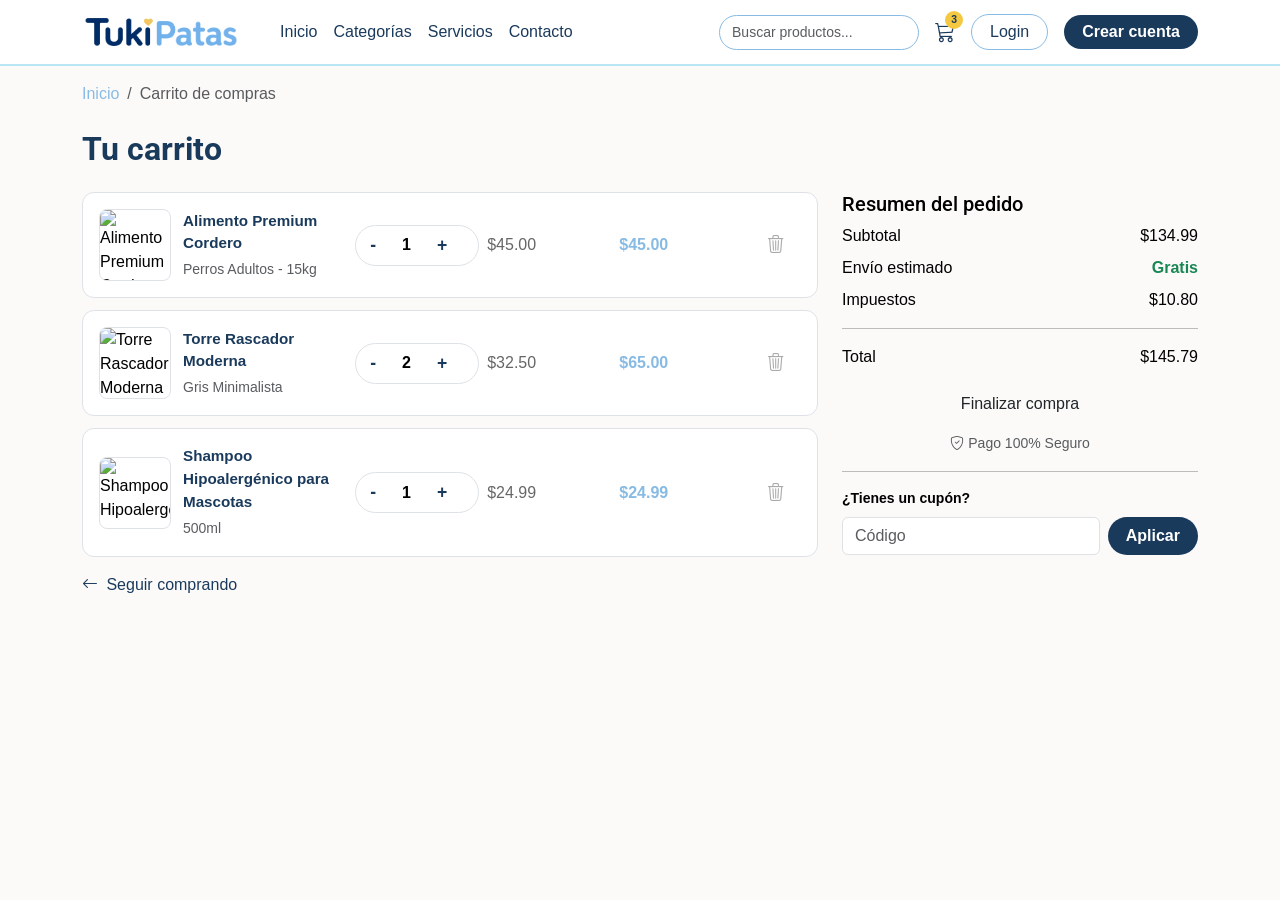
==== pages/carrito.html @ af2d465e "agrego resumen del pedido" ====
<!DOCTYPE html>
<html lang="es" data-bs-theme="light">
<head>
  <meta charset="UTF-8" />
  <meta name="viewport" content="width=device-width, initial-scale=1.0"/>
  <title>Carrito - TukiPatas</title>
  <link rel="stylesheet" href="https://cdn.jsdelivr.net/npm/bootstrap@5.3.3/dist/css/bootstrap.min.css"/>
  <link rel="stylesheet" href="https://cdn.jsdelivr.net/npm/bootstrap-icons@1.11.3/font/bootstrap-icons.min.css"/>
  <link rel="stylesheet" href="../css/product-cart.css"/>
</head>
<body>

  <!-- navbar -->
  <nav class="navbar navbar-expand-lg navbar-custom sticky-top">
    <div class="container">
      <a class="navbar-brand" href="../index.html">
        <img src="../img/logotipo.png" alt="TukiPatas" height="38"/>
      </a>
      <button class="navbar-toggler" type="button" data-bs-toggle="collapse" data-bs-target="#navbarMain">
        <span class="navbar-toggler-icon"></span>
      </button>
      <div class="collapse navbar-collapse" id="navbarMain">
        <ul class="navbar-nav me-auto ms-3">
          <li class="nav-item"><a class="nav-link" href="../index.html">Inicio</a></li>
          <li class="nav-item"><a class="nav-link" href="#">Categorías</a></li>
          <li class="nav-item"><a class="nav-link" href="#">Servicios</a></li>
          <li class="nav-item"><a class="nav-link" href="#">Contacto</a></li>
        </ul>
        <div class="d-flex align-items-center gap-3">
          <input type="text" class="form-control search-input d-none d-lg-block" placeholder="Buscar productos..."/>
          <a href="carrito.html" class="cart-btn position-relative">
            <i class="bi bi-cart3 fs-5"></i>
            <span class="cart-badge">3</span>
          </a>
          <a href="#" class="btn btn-outline-nav">Login</a>
          <a href="#" class="btn btn-primary-custom">Crear cuenta</a>
        </div>
      </div>
    </div>
  </nav>

  <!-- breadcrumb -->
  <div class="container mt-3">
    <nav aria-label="breadcrumb">
      <ol class="breadcrumb">
        <li class="breadcrumb-item"><a href="../index.html">Inicio</a></li>
        <li class="breadcrumb-item active">Carrito de compras</li>
      </ol>
    </nav>
  </div>

  <!-- carrito -->
  <section class="container my-4">
    <h1 class="cart-title mb-4">Tu carrito</h1>

    <div class="row g-4">

      <!-- lista de productos -->
      <div class="col-12 col-lg-8">

        <!-- producto 1 -->
        <div class="cart-item">
          <div class="cart-item-info">
            <img src="../img/alimento.jpg" alt="Alimento Premium Cordero" class="cart-item-img"/>
            <div>
              <p class="cart-item-name">Alimento Premium Cordero</p>
              <small class="text-muted">Perros Adultos - 15kg</small>
            </div>
          </div>
          <div class="quantity-selector">
            <button class="qty-btn">-</button>
            <span>1</span>
            <button class="qty-btn">+</button>
          </div>
          <div class="cart-price">$45.00</div>
          <div class="cart-subtotal">$45.00</div>
          <button class="delete-btn">
            <i class="bi bi-trash3"></i>
          </button>
        </div>

        <!-- producto 2 -->
        <div class="cart-item">
          <div class="cart-item-info">
            <img src="../img/rascador.jpg" alt="Torre Rascador Moderna" class="cart-item-img"/>
            <div>
              <p class="cart-item-name">Torre Rascador Moderna</p>
              <small class="text-muted">Gris Minimalista</small>
            </div>
          </div>
          <div class="quantity-selector">
            <button class="qty-btn">-</button>
            <span>2</span>
            <button class="qty-btn">+</button>
          </div>
          <div class="cart-price">$32.50</div>
          <div class="cart-subtotal">$65.00</div>
          <button class="delete-btn">
            <i class="bi bi-trash3"></i>
          </button>
        </div>

        <!-- producto 3 -->
        <div class="cart-item">
          <div class="cart-item-info">
            <img src="../img/shampoo-carrito.jpg" alt="Shampoo Hipoalergénico" class="cart-item-img"/>
            <div>
              <p class="cart-item-name">Shampoo Hipoalergénico para Mascotas</p>
              <small class="text-muted">500ml</small>
            </div>
          </div>
          <div class="quantity-selector">
            <button class="qty-btn">-</button>
            <span>1</span>
            <button class="qty-btn">+</button>
          </div>
          <div class="cart-price">$24.99</div>
          <div class="cart-subtotal">$24.99</div>
          <button class="delete-btn">
            <i class="bi bi-trash3"></i>
          </button>
        </div>

        <!-- boton volver -->
        <div class="mt-3">
          <a href="../index.html" class="back-link">
            <i class="bi bi-arrow-left me-1"></i> Seguir comprando
          </a>
        </div>
      </div>

      <!-- resumen del pedido -->
      <div class="col-12 col-lg-4">
        <div class="order-summary">
          <h5 class="summary-title">Resumen del pedido</h5>
          <div class="d-flex justify-content-between mb-2">
            <span>Subtotal</span>
            <span>$134.99</span>
          </div>
          <div class="d-flex justify-content-between mb-2">
            <span>Envío estimado</span>
            <span class="text-success fw-semibold">Gratis</span>
          </div>
          <div class="d-flex justify-content-between mb-2">
            <span>Impuestos</span>
            <span>$10.80</span>
          </div>
          <hr/>
          <div class="d-flex justify-content-between summary-total mb-3">
            <span>Total</span>
            <span>$145.79</span>
          </div>
          <!-- finalizar compra va a la pagina 404 -->
          <a href="../404.html" class="btn btn-comprar w-100">Finalizar compra</a>
          <p class="text-center mt-2 mb-0">
            <small class="text-muted"><i class="bi bi-shield-check me-1"></i>Pago 100% Seguro</small>
          </p>
          <hr/>
          <!-- cupon -->
          <p class="small fw-semibold mb-2">¿Tienes un cupón?</p>
          <div class="d-flex gap-2">
            <input type="text" class="form-control" placeholder="Código"/>
            <button class="btn btn-primary-custom">Aplicar</button>
          </div>
        </div>
      </div>

    </div>
  </section>

</body>
</html>
---- css/product-cart.css ----
/* estilos para carrito */

@import url('https://fonts.googleapis.com/css2?family=Roboto:ital,wght@0,100..900;1,100..900&display=swap');

/* colores del sitio */
:root {
  --azul: #88bbe4;
  --azul-claro: #b9e6f5;
  --azul-oscuro: #1a3a5c;
  --fondo: #fcfaf9;
  --dorado: #f5c842;
  --borde: #dee2e6;
  --footer-fondo: #eaf4fb;
}

body {
  font-family: sans-serif;
  background-color: var(--fondo);
  color: #000;
}

h1, h2, h3, h4, h5, h6 {
  font-family: 'Roboto', sans-serif;
}
/* navbar */
.navbar-custom {
  background-color: #fff;
  border-bottom: 2px solid var(--azul-claro);
}

.navbar-custom .nav-link {
  color: var(--azul-oscuro) !important;
  font-weight: 500;
}

.navbar-custom .nav-link:hover {
  color: var(--azul) !important;
}

.search-input {
  border-radius: 20px;
  border: 1.5px solid var(--azul);
  width: 200px;
  font-size: 0.875rem;
}

.cart-btn {
  color: var(--azul-oscuro);
  text-decoration: none;
}

.cart-btn:hover {
  color: var(--azul);
}

.cart-badge {
  position: absolute;
  top: -6px;
  right: -8px;
  background: var(--dorado);
  color: var(--azul-oscuro);
  font-size: 0.65rem;
  font-weight: 700;
  width: 18px;
  height: 18px;
  border-radius: 50%;
  display: flex;
  align-items: center;
  justify-content: center;
}

.btn-outline-nav {
  border: 1.5px solid var(--azul);
  color: var(--azul-oscuro);
  border-radius: 20px;
  padding: 5px 18px;
}

.btn-outline-nav:hover {
  background: var(--azul);
  color: #fff;
}

.btn-primary-custom {
  background-color: var(--azul-oscuro);
  color: #fff;
  border-radius: 20px;
  padding: 5px 18px;
  font-weight: 600;
  border: none;
}

.btn-primary-custom:hover {
  background-color: #1b3d6e;
  color: #fff;
}
/* breadcrumb */
.breadcrumb a {
  color: var(--azul);
  text-decoration: none;
}
/* titulo del carrito */
.cart-title {
  font-weight: 700;
  font-size: 2rem;
  color: var(--azul-oscuro);
}

/* cada producto del carrito */
.cart-item {
  display: grid;
  grid-template-columns: 2fr 1fr 1fr 1fr 0.4fr;
  align-items: center;
  gap: 8px;
  padding: 16px;
  background: #fff;
  border: 1.5px solid var(--borde);
  border-radius: 12px;
  margin-bottom: 12px;
}

/* en mobile se acomoda en 2 columnas */
@media (max-width: 767px) {
  .cart-item {
    grid-template-columns: 1fr 1fr;
  }
  .cart-item-info {
    grid-column: 1 / -1;
  }
}

.cart-item-info {
  display: flex;
  align-items: center;
  gap: 12px;
}

.cart-item-img {
  width: 72px;
  height: 72px;
  object-fit: cover;
  border-radius: 8px;
  border: 1px solid var(--borde);
  flex-shrink: 0;
}

.cart-item-name {
  font-weight: 600;
  font-size: 0.95rem;
  margin-bottom: 2px;
  color: var(--azul-oscuro);
}

.cart-price {
  color: #666;
}

.cart-subtotal {
  color: var(--azul);
  font-weight: 700;
}

/* selector de cantidad */
.quantity-selector {
  border: 1.5px solid var(--borde);
  border-radius: 30px;
  display: inline-flex;
  align-items: center;
  overflow: hidden;
}

.qty-btn {
  background: none;
  border: none;
  padding: 6px 14px;
  font-size: 1.1rem;
  font-weight: 600;
  cursor: pointer;
  color: var(--azul-oscuro);
}

.qty-btn:hover {
  background: var(--azul-claro);
}

.quantity-selector span {
  padding: 4px 12px;
  font-weight: 600;
  min-width: 32px;
  text-align: center;
}

/* boton eliminar */
.delete-btn {
  background: none;
  border: none;
  color: #aaa;
  font-size: 1.1rem;
  cursor: pointer;
}

.delete-btn:hover {
  color: #e74c3c;
}

/* link volver */
.back-link {
  color: var(--azul-oscuro);
  text-decoration: none;
  font-weight: 500;
}

.back-link:hover {
  color: var(--azul);
}
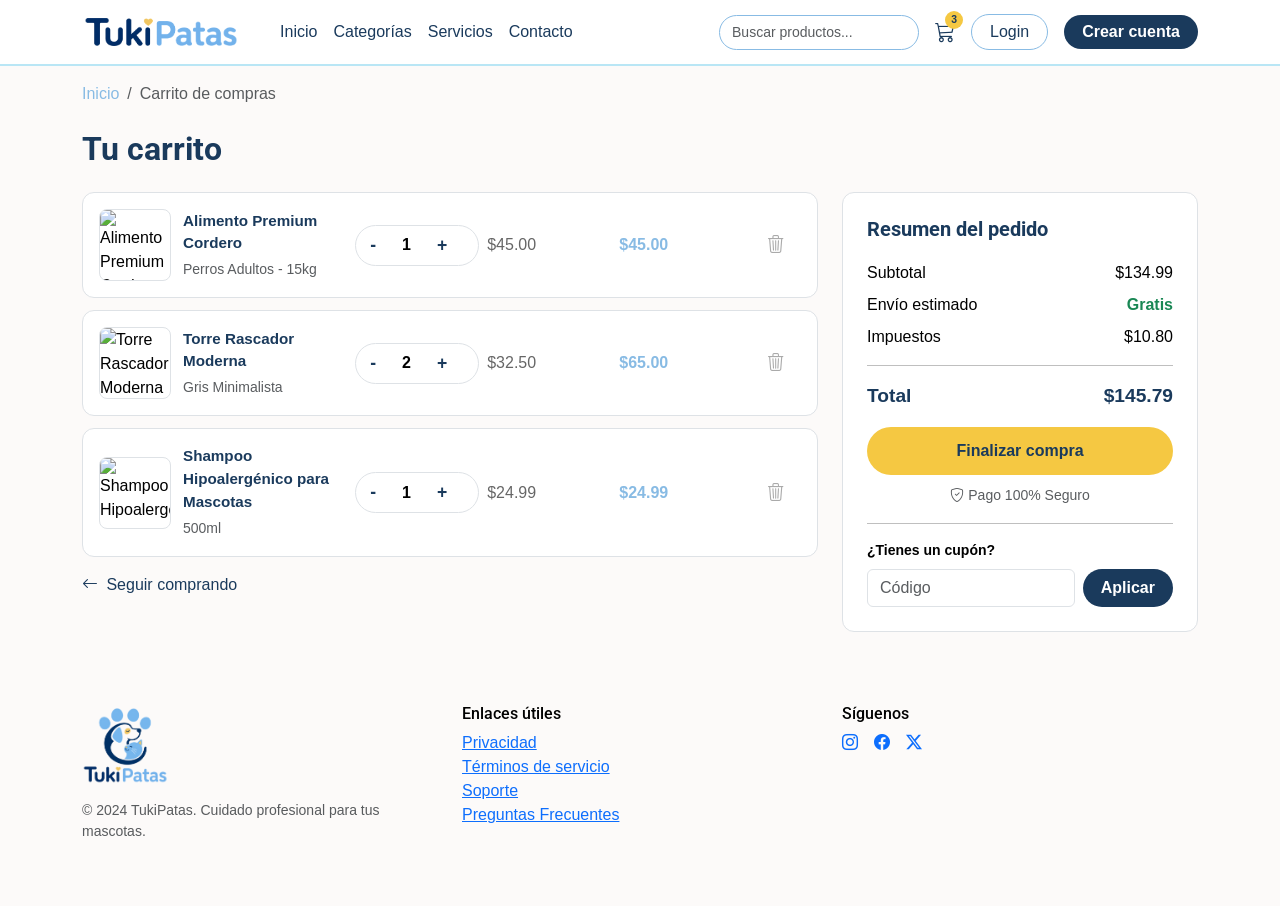
==== commit 423d95c0: "agrego footer carrito" ====
--- a/pages/carrito.html
+++ b/pages/carrito.html
@@ -1,172 +1,246 @@
-<!DOCTYPE html>
+<!doctype html>
 <html lang="es" data-bs-theme="light">
-<head>
-  <meta charset="UTF-8" />
-  <meta name="viewport" content="width=device-width, initial-scale=1.0"/>
-  <title>Carrito - TukiPatas</title>
-  <link rel="stylesheet" href="https://cdn.jsdelivr.net/npm/bootstrap@5.3.3/dist/css/bootstrap.min.css"/>
-  <link rel="stylesheet" href="https://cdn.jsdelivr.net/npm/bootstrap-icons@1.11.3/font/bootstrap-icons.min.css"/>
-  <link rel="stylesheet" href="../css/product-cart.css"/>
-</head>
-<body>
-
-  <!-- navbar -->
-  <nav class="navbar navbar-expand-lg navbar-custom sticky-top">
-    <div class="container">
-      <a class="navbar-brand" href="../index.html">
-        <img src="../img/logotipo.png" alt="TukiPatas" height="38"/>
-      </a>
-      <button class="navbar-toggler" type="button" data-bs-toggle="collapse" data-bs-target="#navbarMain">
-        <span class="navbar-toggler-icon"></span>
-      </button>
-      <div class="collapse navbar-collapse" id="navbarMain">
-        <ul class="navbar-nav me-auto ms-3">
-          <li class="nav-item"><a class="nav-link" href="../index.html">Inicio</a></li>
-          <li class="nav-item"><a class="nav-link" href="#">Categorías</a></li>
-          <li class="nav-item"><a class="nav-link" href="#">Servicios</a></li>
-          <li class="nav-item"><a class="nav-link" href="#">Contacto</a></li>
-        </ul>
-        <div class="d-flex align-items-center gap-3">
-          <input type="text" class="form-control search-input d-none d-lg-block" placeholder="Buscar productos..."/>
-          <a href="carrito.html" class="cart-btn position-relative">
-            <i class="bi bi-cart3 fs-5"></i>
-            <span class="cart-badge">3</span>
-          </a>
-          <a href="#" class="btn btn-outline-nav">Login</a>
-          <a href="#" class="btn btn-primary-custom">Crear cuenta</a>
+  <head>
+    <meta charset="UTF-8" />
+    <meta name="viewport" content="width=device-width, initial-scale=1.0" />
+    <title>Carrito - TukiPatas</title>
+    <link
+      rel="stylesheet"
+      href="https://cdn.jsdelivr.net/npm/bootstrap@5.3.3/dist/css/bootstrap.min.css"
+    />
+    <link
+      rel="stylesheet"
+      href="https://cdn.jsdelivr.net/npm/bootstrap-icons@1.11.3/font/bootstrap-icons.min.css"
+    />
+    <link rel="stylesheet" href="../css/product-cart.css" />
+  </head>
+  <body>
+    <!-- navbar -->
+    <nav class="navbar navbar-expand-lg navbar-custom sticky-top">
+      <div class="container">
+        <a class="navbar-brand" href="../index.html">
+          <img src="../img/logotipo.png" alt="TukiPatas" height="38" />
+        </a>
+        <button
+          class="navbar-toggler"
+          type="button"
+          data-bs-toggle="collapse"
+          data-bs-target="#navbarMain"
+        >
+          <span class="navbar-toggler-icon"></span>
+        </button>
+        <div class="collapse navbar-collapse" id="navbarMain">
+          <ul class="navbar-nav me-auto ms-3">
+            <li class="nav-item">
+              <a class="nav-link" href="../index.html">Inicio</a>
+            </li>
+            <li class="nav-item">
+              <a class="nav-link" href="#">Categorías</a>
+            </li>
+            <li class="nav-item"><a class="nav-link" href="#">Servicios</a></li>
+            <li class="nav-item"><a class="nav-link" href="#">Contacto</a></li>
+          </ul>
+          <div class="d-flex align-items-center gap-3">
+            <input
+              type="text"
+              class="form-control search-input d-none d-lg-block"
+              placeholder="Buscar productos..."
+            />
+            <a href="carrito.html" class="cart-btn position-relative">
+              <i class="bi bi-cart3 fs-5"></i>
+              <span class="cart-badge">3</span>
+            </a>
+            <a href="#" class="btn btn-outline-nav">Login</a>
+            <a href="#" class="btn btn-primary-custom">Crear cuenta</a>
+          </div>
         </div>
       </div>
+    </nav>
+
+    <!-- breadcrumb -->
+    <div class="container mt-3">
+      <nav aria-label="breadcrumb">
+        <ol class="breadcrumb">
+          <li class="breadcrumb-item"><a href="../index.html">Inicio</a></li>
+          <li class="breadcrumb-item active">Carrito de compras</li>
+        </ol>
+      </nav>
     </div>
-  </nav>
-
-  <!-- breadcrumb -->
-  <div class="container mt-3">
-    <nav aria-label="breadcrumb">
-      <ol class="breadcrumb">
-        <li class="breadcrumb-item"><a href="../index.html">Inicio</a></li>
-        <li class="breadcrumb-item active">Carrito de compras</li>
-      </ol>
-    </nav>
-  </div>
-
-  <!-- carrito -->
-  <section class="container my-4">
-    <h1 class="cart-title mb-4">Tu carrito</h1>
-
-    <div class="row g-4">
-
-      <!-- lista de productos -->
-      <div class="col-12 col-lg-8">
-
-        <!-- producto 1 -->
-        <div class="cart-item">
-          <div class="cart-item-info">
-            <img src="../img/alimento.jpg" alt="Alimento Premium Cordero" class="cart-item-img"/>
-            <div>
-              <p class="cart-item-name">Alimento Premium Cordero</p>
-              <small class="text-muted">Perros Adultos - 15kg</small>
-            </div>
-          </div>
-          <div class="quantity-selector">
-            <button class="qty-btn">-</button>
-            <span>1</span>
-            <button class="qty-btn">+</button>
-          </div>
-          <div class="cart-price">$45.00</div>
-          <div class="cart-subtotal">$45.00</div>
-          <button class="delete-btn">
-            <i class="bi bi-trash3"></i>
-          </button>
-        </div>
-
-        <!-- producto 2 -->
-        <div class="cart-item">
-          <div class="cart-item-info">
-            <img src="../img/rascador.jpg" alt="Torre Rascador Moderna" class="cart-item-img"/>
-            <div>
-              <p class="cart-item-name">Torre Rascador Moderna</p>
-              <small class="text-muted">Gris Minimalista</small>
-            </div>
-          </div>
-          <div class="quantity-selector">
-            <button class="qty-btn">-</button>
-            <span>2</span>
-            <button class="qty-btn">+</button>
-          </div>
-          <div class="cart-price">$32.50</div>
-          <div class="cart-subtotal">$65.00</div>
-          <button class="delete-btn">
-            <i class="bi bi-trash3"></i>
-          </button>
-        </div>
-
-        <!-- producto 3 -->
-        <div class="cart-item">
-          <div class="cart-item-info">
-            <img src="../img/shampoo-carrito.jpg" alt="Shampoo Hipoalergénico" class="cart-item-img"/>
-            <div>
-              <p class="cart-item-name">Shampoo Hipoalergénico para Mascotas</p>
-              <small class="text-muted">500ml</small>
-            </div>
-          </div>
-          <div class="quantity-selector">
-            <button class="qty-btn">-</button>
-            <span>1</span>
-            <button class="qty-btn">+</button>
-          </div>
-          <div class="cart-price">$24.99</div>
-          <div class="cart-subtotal">$24.99</div>
-          <button class="delete-btn">
-            <i class="bi bi-trash3"></i>
-          </button>
-        </div>
-
-        <!-- boton volver -->
-        <div class="mt-3">
-          <a href="../index.html" class="back-link">
-            <i class="bi bi-arrow-left me-1"></i> Seguir comprando
-          </a>
+
+    <!-- carrito -->
+    <section class="container my-4">
+      <h1 class="cart-title mb-4">Tu carrito</h1>
+
+      <div class="row g-4">
+        <!-- lista de productos -->
+        <div class="col-12 col-lg-8">
+          <!-- producto 1 -->
+          <div class="cart-item">
+            <div class="cart-item-info">
+              <img
+                src="../img/alimento.jpg"
+                alt="Alimento Premium Cordero"
+                class="cart-item-img"
+              />
+              <div>
+                <p class="cart-item-name">Alimento Premium Cordero</p>
+                <small class="text-muted">Perros Adultos - 15kg</small>
+              </div>
+            </div>
+            <div class="quantity-selector">
+              <button class="qty-btn">-</button>
+              <span>1</span>
+              <button class="qty-btn">+</button>
+            </div>
+            <div class="cart-price">$45.00</div>
+            <div class="cart-subtotal">$45.00</div>
+            <button class="delete-btn">
+              <i class="bi bi-trash3"></i>
+            </button>
+          </div>
+
+          <!-- producto 2 -->
+          <div class="cart-item">
+            <div class="cart-item-info">
+              <img
+                src="../img/rascador.jpg"
+                alt="Torre Rascador Moderna"
+                class="cart-item-img"
+              />
+              <div>
+                <p class="cart-item-name">Torre Rascador Moderna</p>
+                <small class="text-muted">Gris Minimalista</small>
+              </div>
+            </div>
+            <div class="quantity-selector">
+              <button class="qty-btn">-</button>
+              <span>2</span>
+              <button class="qty-btn">+</button>
+            </div>
+            <div class="cart-price">$32.50</div>
+            <div class="cart-subtotal">$65.00</div>
+            <button class="delete-btn">
+              <i class="bi bi-trash3"></i>
+            </button>
+          </div>
+
+          <!-- producto 3 -->
+          <div class="cart-item">
+            <div class="cart-item-info">
+              <img
+                src="../img/shampoo-carrito.jpg"
+                alt="Shampoo Hipoalergénico"
+                class="cart-item-img"
+              />
+              <div>
+                <p class="cart-item-name">
+                  Shampoo Hipoalergénico para Mascotas
+                </p>
+                <small class="text-muted">500ml</small>
+              </div>
+            </div>
+            <div class="quantity-selector">
+              <button class="qty-btn">-</button>
+              <span>1</span>
+              <button class="qty-btn">+</button>
+            </div>
+            <div class="cart-price">$24.99</div>
+            <div class="cart-subtotal">$24.99</div>
+            <button class="delete-btn">
+              <i class="bi bi-trash3"></i>
+            </button>
+          </div>
+
+          <!-- boton volver -->
+          <div class="mt-3">
+            <a href="../index.html" class="back-link">
+              <i class="bi bi-arrow-left me-1"></i> Seguir comprando
+            </a>
+          </div>
+        </div>
+
+        <!-- resumen del pedido -->
+        <div class="col-12 col-lg-4">
+          <div class="order-summary">
+            <h5 class="summary-title">Resumen del pedido</h5>
+            <div class="d-flex justify-content-between mb-2">
+              <span>Subtotal</span>
+              <span>$134.99</span>
+            </div>
+            <div class="d-flex justify-content-between mb-2">
+              <span>Envío estimado</span>
+              <span class="text-success fw-semibold">Gratis</span>
+            </div>
+            <div class="d-flex justify-content-between mb-2">
+              <span>Impuestos</span>
+              <span>$10.80</span>
+            </div>
+            <hr />
+            <div class="d-flex justify-content-between summary-total mb-3">
+              <span>Total</span>
+              <span>$145.79</span>
+            </div>
+            <!-- finalizar compra va a la pagina 404 -->
+            <a href="../404.html" class="btn btn-comprar w-100"
+              >Finalizar compra</a
+            >
+            <p class="text-center mt-2 mb-0">
+              <small class="text-muted"
+                ><i class="bi bi-shield-check me-1"></i>Pago 100% Seguro</small
+              >
+            </p>
+            <hr />
+            <!-- cupon -->
+            <p class="small fw-semibold mb-2">¿Tienes un cupón?</p>
+            <div class="d-flex gap-2">
+              <input type="text" class="form-control" placeholder="Código" />
+              <button class="btn btn-primary-custom">Aplicar</button>
+            </div>
+          </div>
         </div>
       </div>
-
-      <!-- resumen del pedido -->
-      <div class="col-12 col-lg-4">
-        <div class="order-summary">
-          <h5 class="summary-title">Resumen del pedido</h5>
-          <div class="d-flex justify-content-between mb-2">
-            <span>Subtotal</span>
-            <span>$134.99</span>
-          </div>
-          <div class="d-flex justify-content-between mb-2">
-            <span>Envío estimado</span>
-            <span class="text-success fw-semibold">Gratis</span>
-          </div>
-          <div class="d-flex justify-content-between mb-2">
-            <span>Impuestos</span>
-            <span>$10.80</span>
-          </div>
-          <hr/>
-          <div class="d-flex justify-content-between summary-total mb-3">
-            <span>Total</span>
-            <span>$145.79</span>
-          </div>
-          <!-- finalizar compra va a la pagina 404 -->
-          <a href="../404.html" class="btn btn-comprar w-100">Finalizar compra</a>
-          <p class="text-center mt-2 mb-0">
-            <small class="text-muted"><i class="bi bi-shield-check me-1"></i>Pago 100% Seguro</small>
-          </p>
-          <hr/>
-          <!-- cupon -->
-          <p class="small fw-semibold mb-2">¿Tienes un cupón?</p>
-          <div class="d-flex gap-2">
-            <input type="text" class="form-control" placeholder="Código"/>
-            <button class="btn btn-primary-custom">Aplicar</button>
+    </section>
+    <!-- footer -->
+    <footer class="footer-custom">
+      <div class="container py-5">
+        <div class="row g-4">
+          <div class="col-12 col-md-4">
+            <img
+              src="../img/imagotipo.png"
+              alt="TukiPatas"
+              height="80"
+              class="mb-3"
+            />
+            <p class="text-muted small">
+              © 2024 TukiPatas. Cuidado profesional para tus mascotas.
+            </p>
+          </div>
+          <div class="col-12 col-sm-6 col-md-4">
+            <h6 class="footer-title">Enlaces útiles</h6>
+            <ul class="list-unstyled">
+              <li><a href="#" class="footer-link">Privacidad</a></li>
+              <li><a href="#" class="footer-link">Términos de servicio</a></li>
+              <li><a href="#" class="footer-link">Soporte</a></li>
+              <li><a href="#" class="footer-link">Preguntas Frecuentes</a></li>
+            </ul>
+          </div>
+          <div class="col-12 col-sm-6 col-md-4">
+            <h6 class="footer-title">Síguenos</h6>
+            <div class="d-flex gap-3 mt-2">
+              <a href="#" class="social-icon"
+                ><i class="bi bi-instagram"></i
+              ></a>
+              <a href="#" class="social-icon"><i class="bi bi-facebook"></i></a>
+              <a href="#" class="social-icon"
+                ><i class="bi bi-twitter-x"></i
+              ></a>
+            </div>
           </div>
         </div>
       </div>
-
-    </div>
-  </section>
-
-</body>
-</html>+    </footer>
+
+    <!-- bootstrap para el navbar en mobile -->
+    <script src="https://cdn.jsdelivr.net/npm/bootstrap@5.3.3/dist/js/bootstrap.bundle.min.js"></script>
+  </body>
+</html>
--- a/css/product-cart.css
+++ b/css/product-cart.css
@@ -212,4 +212,42 @@
 
 .back-link:hover {
   color: var(--azul);
+}
+/* caja resumen del pedido */
+.order-summary {
+  background: #fff;
+  border: 1.5px solid var(--borde);
+  border-radius: 12px;
+  padding: 24px;
+}
+
+.summary-title {
+  font-weight: 700;
+  color: var(--azul-oscuro);
+  margin-bottom: 20px;
+}
+
+.summary-total {
+  font-weight: 700;
+  font-size: 1.2rem;
+  color: var(--azul-oscuro);
+}
+
+/* boton comprar */
+.btn-comprar {
+  background-color: var(--dorado);
+  color: var(--azul-oscuro);
+  font-weight: 700;
+  border: none;
+  border-radius: 30px;
+  padding: 12px 28px;
+  text-decoration: none;
+  display: inline-flex;
+  align-items: center;
+  justify-content: center;
+}
+
+.btn-comprar:hover {
+  background-color: #e0b030;
+  color: var(--azul-oscuro);
 }
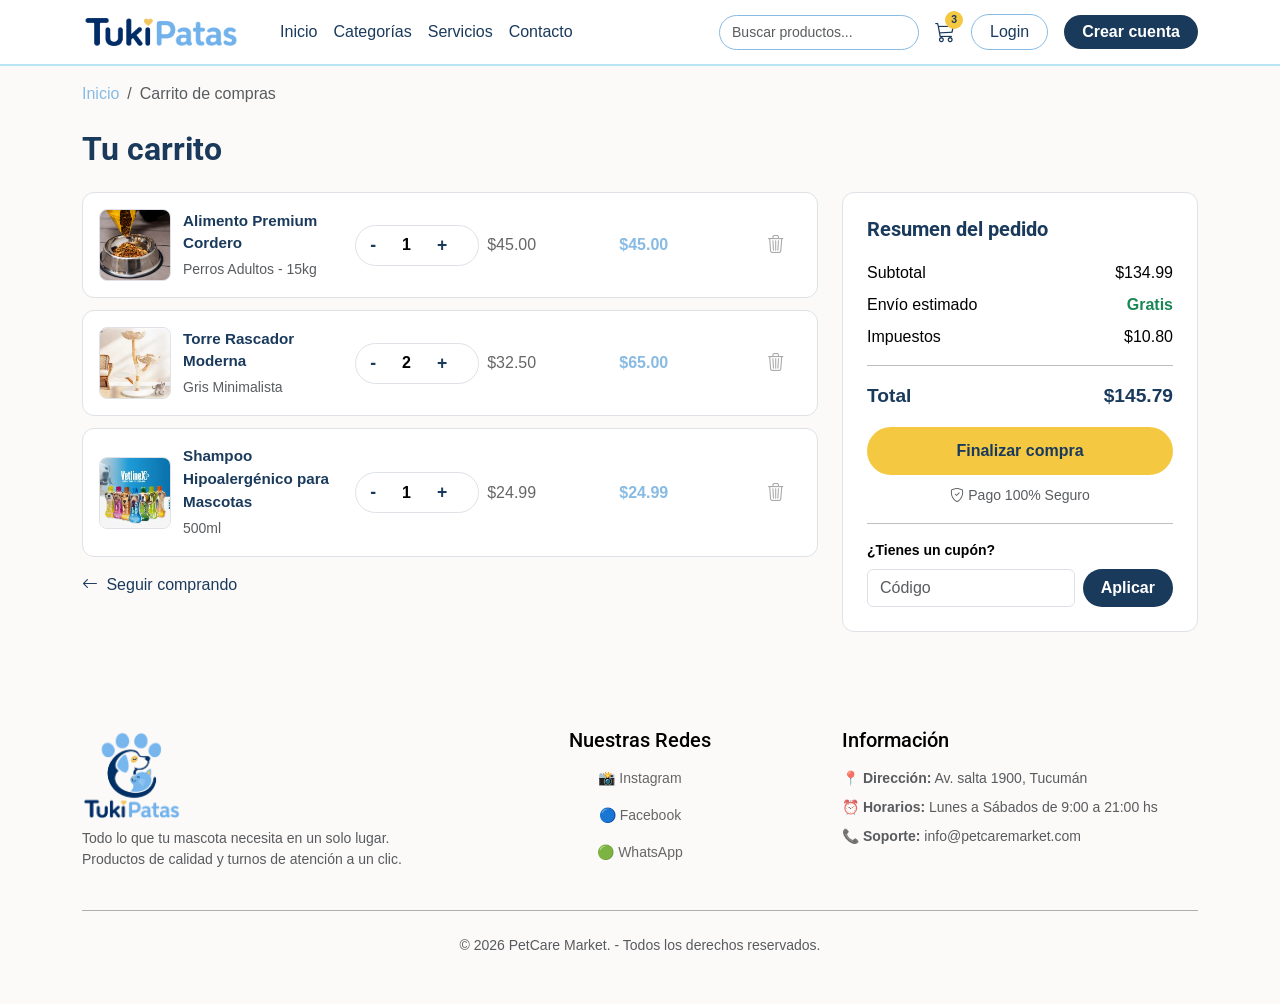
==== commit 76c10b65: "Agregue footer en pages" ====
--- a/pages/carrito.html
+++ b/pages/carrito.html
@@ -13,6 +13,7 @@
       href="https://cdn.jsdelivr.net/npm/bootstrap-icons@1.11.3/font/bootstrap-icons.min.css"
     />
     <link rel="stylesheet" href="../css/product-cart.css" />
+    <link rel="stylesheet" href="../css/style.css">
   </head>
   <body>
     <!-- navbar -->
@@ -201,40 +202,71 @@
       </div>
     </section>
     <!-- footer -->
-    <footer class="footer-custom">
-      <div class="container py-5">
-        <div class="row g-4">
-          <div class="col-12 col-md-4">
-            <img
-              src="../img/imagotipo.png"
-              alt="TukiPatas"
-              height="80"
-              class="mb-3"
-            />
-            <p class="text-muted small">
-              © 2024 TukiPatas. Cuidado profesional para tus mascotas.
+    <footer class="custom-footer py-5 mt-5">
+      <div class="container">
+        <div class="row text-center text-md-start gy-4">
+          <div
+            class="col-12 col-md-6 col-lg-4 d-flex flex-column justify-content-center align-items-center align-items-md-start"
+          >
+            <div class="footer-logo mb-2">
+              <img
+                src="../img/imagotipo.png"
+                alt="Imagen logo TukiPatas"
+                width="100px"
+                class="logo-footer"
+              />
+            </div>
+            <p class="text-muted small text-center text-md-start">
+              Todo lo que tu mascota necesita en un solo lugar. Productos de
+              calidad y turnos de atención a un clic.
             </p>
           </div>
-          <div class="col-12 col-sm-6 col-md-4">
-            <h6 class="footer-title">Enlaces útiles</h6>
-            <ul class="list-unstyled">
-              <li><a href="#" class="footer-link">Privacidad</a></li>
-              <li><a href="#" class="footer-link">Términos de servicio</a></li>
-              <li><a href="#" class="footer-link">Soporte</a></li>
-              <li><a href="#" class="footer-link">Preguntas Frecuentes</a></li>
+
+          <div
+            class="col-12 col-md-6 col-lg-4 d-flex flex-column align-items-center"
+          >
+            <h5 class="font-weight-bold mb-3 text-custom">Nuestras Redes</h5>
+            <div class="d-flex flex-column gap-2 text-center">
+              <a href="404.html" class="footer-link text-decoration-none"
+                >📸 Instagram</a
+              >
+              <a href="404.html" class="footer-link text-decoration-none"
+                >🔵 Facebook</a
+              >
+              <a href="404.html" class="footer-link text-decoration-none"
+                >🟢 WhatsApp</a
+              >
+            </div>
+          </div>
+
+          <div
+            class="col-12 col-md-12 col-lg-4 d-flex flex-column align-items-center align-items-lg-start"
+          >
+            <h5 class="font-weight-bold mb-3 text-custom">Información</h5>
+            <ul
+              class="list-unstyled text-center text-lg-start text-muted small"
+            >
+              <li class="mb-2">
+                📍 <strong>Dirección:</strong> Av. salta 1900, Tucumán
+              </li>
+              <li class="mb-2">
+                ⏰ <strong>Horarios:</strong> Lunes a Sábados de 9:00 a 21:00 hs
+              </li>
+              <li class="mb-2">
+                📞 <strong>Soporte:</strong> info@petcaremarket.com
+              </li>
             </ul>
           </div>
-          <div class="col-12 col-sm-6 col-md-4">
-            <h6 class="footer-title">Síguenos</h6>
-            <div class="d-flex gap-3 mt-2">
-              <a href="#" class="social-icon"
-                ><i class="bi bi-instagram"></i
-              ></a>
-              <a href="#" class="social-icon"><i class="bi bi-facebook"></i></a>
-              <a href="#" class="social-icon"
-                ><i class="bi bi-twitter-x"></i
-              ></a>
-            </div>
+        </div>
+        <hr
+          class="my-4"
+          style="background-color: var(--color-titulo2); opacity: 0.3"
+        />
+        <div class="row">
+          <div class="col-12 text-center text-muted small">
+            <p class="mb-0">
+              &copy; 2026 PetCare Market. - Todos los derechos reservados.
+            </p>
           </div>
         </div>
       </div>
--- a/css/product-cart.css
+++ b/css/product-cart.css
@@ -1,3 +1,6 @@
+/* estilos para detalle de producto y carrito */
+
+@import url("https://fonts.googleapis.com/css2?family=Roboto:ital,wght@0,100..900;1,100..900&display=swap");
 /* estilos para carrito */
 
 @import url('https://fonts.googleapis.com/css2?family=Roboto:ital,wght@0,100..900;1,100..900&display=swap');
@@ -19,9 +22,17 @@
   color: #000;
 }
 
+/* titulos con roboto */
+h1,
+h2,
+h3,
+h4,
+h5,
+h6{
+  font-family: "Roboto", sans-serif;
 h1, h2, h3, h4, h5, h6 {
   font-family: 'Roboto', sans-serif;
-}
+} }
 /* navbar */
 .navbar-custom {
   background-color: #fff;
@@ -98,6 +109,38 @@
 .breadcrumb a {
   color: var(--azul);
   text-decoration: none;
+}
+
+/* imagen del producto */
+.product-img {
+  object-fit: cover;
+  max-height: 480px;
+  box-shadow: 0 4px 16px rgba(136, 187, 228, 0.2);
+}
+
+/* titulo del producto */
+.product-title {
+  font-weight: 700;
+  font-size: 1.8rem;
+  color: var(--azul-oscuro);
+}
+
+/* estrellas */
+.stars {
+  color: var(--dorado);
+}
+
+/* precio */
+.price-current {
+  font-size: 2rem;
+  font-weight: 700;
+  color: var(--azul-oscuro);
+}
+
+.price-old {
+  font-size: 1.1rem;
+  color: #999;
+  text-decoration: line-through;
 }
 /* titulo del carrito */
 .cart-title {
@@ -250,4 +293,72 @@
 .btn-comprar:hover {
   background-color: #e0b030;
   color: var(--azul-oscuro);
+}
+/* titulo de secciones */
+.section-title {
+  font-weight: 700;
+  font-size: 1.5rem;
+  color: var(--azul-oscuro);
+}
+
+/* tarjetas de comentarios */
+.review-card {
+  background: #fff;
+  border: 1.5px solid var(--borde);
+  border-radius: 12px;
+  padding: 20px;
+  height: 100%;
+}
+
+.review-avatar {
+  width: 48px;
+  height: 48px;
+  border-radius: 50%;
+  object-fit: cover;
+  border: 2px solid var(--azul-claro);
+}
+/* footer */
+.footer-custom {
+  background-color: var(--footer-fondo);
+  border-top: 2px solid var(--azul-claro);
+  margin-top: 48px;
+}
+
+.footer-title {
+  font-weight: 700;
+  color: var(--azul-oscuro);
+  text-transform: uppercase;
+  font-size: 0.8rem;
+  letter-spacing: 0.08em;
+  margin-bottom: 12px;
+}
+
+.footer-link {
+  color: #666;
+  text-decoration: none;
+  font-size: 0.875rem;
+  display: block;
+  margin-bottom: 8px;
+}
+
+.footer-link:hover {
+  color: var(--azul);
+}
+
+.social-icon {
+  width: 38px;
+  height: 38px;
+  border-radius: 50%;
+  background: var(--azul);
+  color: #fff;
+  display: flex;
+  align-items: center;
+  justify-content: center;
+  text-decoration: none;
+  font-size: 1rem;
+}
+
+.social-icon:hover {
+  background: var(--azul-oscuro);
+  color: #fff;
 }
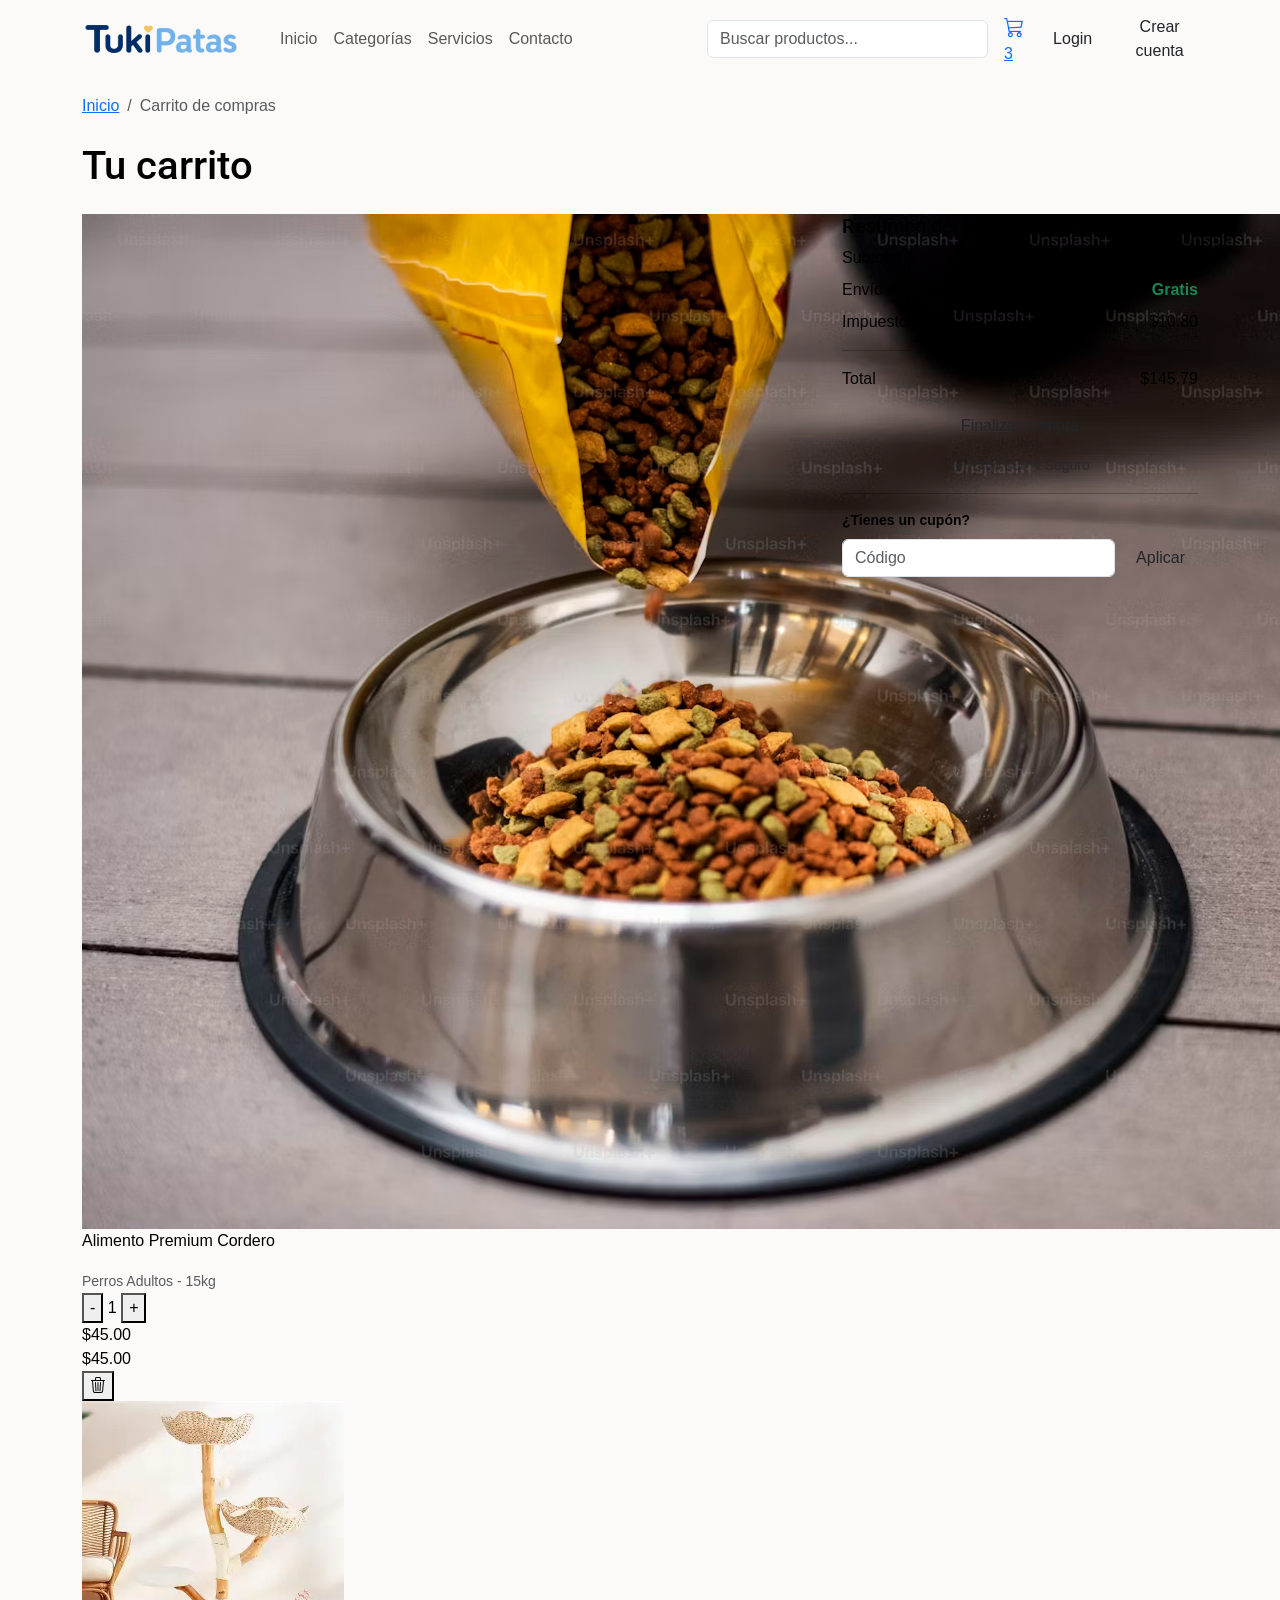
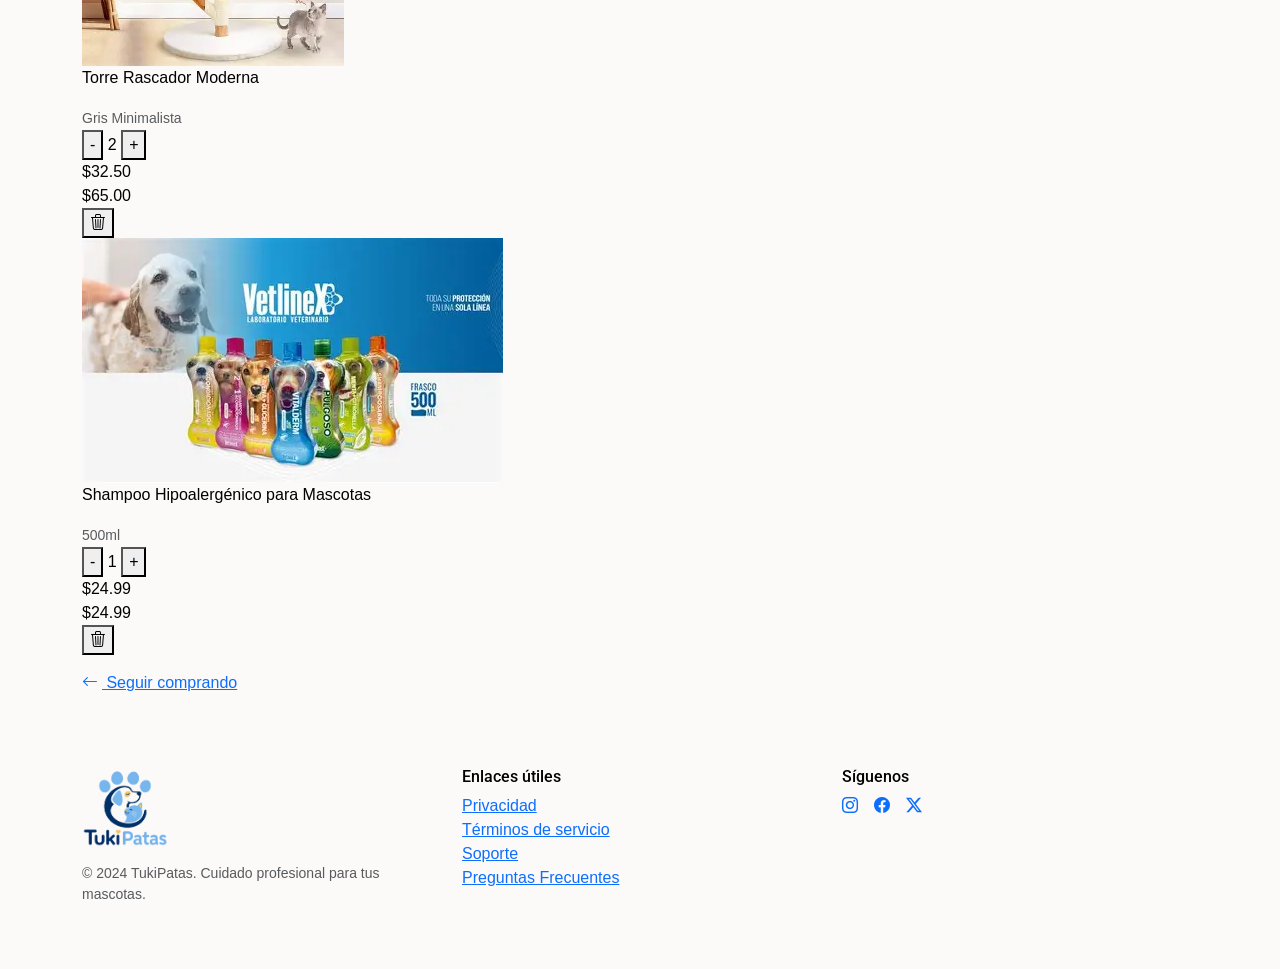
==== commit 30b8e736: "Merge branch 'dev' into feat/navbars" ====
--- a/pages/carrito.html
+++ b/pages/carrito.html
@@ -13,7 +13,6 @@
       href="https://cdn.jsdelivr.net/npm/bootstrap-icons@1.11.3/font/bootstrap-icons.min.css"
     />
     <link rel="stylesheet" href="../css/product-cart.css" />
-    <link rel="stylesheet" href="../css/style.css">
   </head>
   <body>
     <!-- navbar -->
@@ -202,71 +201,40 @@
       </div>
     </section>
     <!-- footer -->
-    <footer class="custom-footer py-5 mt-5">
-      <div class="container">
-        <div class="row text-center text-md-start gy-4">
-          <div
-            class="col-12 col-md-6 col-lg-4 d-flex flex-column justify-content-center align-items-center align-items-md-start"
-          >
-            <div class="footer-logo mb-2">
-              <img
-                src="../img/imagotipo.png"
-                alt="Imagen logo TukiPatas"
-                width="100px"
-                class="logo-footer"
-              />
-            </div>
-            <p class="text-muted small text-center text-md-start">
-              Todo lo que tu mascota necesita en un solo lugar. Productos de
-              calidad y turnos de atención a un clic.
+    <footer class="footer-custom">
+      <div class="container py-5">
+        <div class="row g-4">
+          <div class="col-12 col-md-4">
+            <img
+              src="../img/imagotipo.png"
+              alt="TukiPatas"
+              height="80"
+              class="mb-3"
+            />
+            <p class="text-muted small">
+              © 2024 TukiPatas. Cuidado profesional para tus mascotas.
             </p>
           </div>
-
-          <div
-            class="col-12 col-md-6 col-lg-4 d-flex flex-column align-items-center"
-          >
-            <h5 class="font-weight-bold mb-3 text-custom">Nuestras Redes</h5>
-            <div class="d-flex flex-column gap-2 text-center">
-              <a href="404.html" class="footer-link text-decoration-none"
-                >📸 Instagram</a
-              >
-              <a href="404.html" class="footer-link text-decoration-none"
-                >🔵 Facebook</a
-              >
-              <a href="404.html" class="footer-link text-decoration-none"
-                >🟢 WhatsApp</a
-              >
-            </div>
-          </div>
-
-          <div
-            class="col-12 col-md-12 col-lg-4 d-flex flex-column align-items-center align-items-lg-start"
-          >
-            <h5 class="font-weight-bold mb-3 text-custom">Información</h5>
-            <ul
-              class="list-unstyled text-center text-lg-start text-muted small"
-            >
-              <li class="mb-2">
-                📍 <strong>Dirección:</strong> Av. salta 1900, Tucumán
-              </li>
-              <li class="mb-2">
-                ⏰ <strong>Horarios:</strong> Lunes a Sábados de 9:00 a 21:00 hs
-              </li>
-              <li class="mb-2">
-                📞 <strong>Soporte:</strong> info@petcaremarket.com
-              </li>
+          <div class="col-12 col-sm-6 col-md-4">
+            <h6 class="footer-title">Enlaces útiles</h6>
+            <ul class="list-unstyled">
+              <li><a href="#" class="footer-link">Privacidad</a></li>
+              <li><a href="#" class="footer-link">Términos de servicio</a></li>
+              <li><a href="#" class="footer-link">Soporte</a></li>
+              <li><a href="#" class="footer-link">Preguntas Frecuentes</a></li>
             </ul>
           </div>
-        </div>
-        <hr
-          class="my-4"
-          style="background-color: var(--color-titulo2); opacity: 0.3"
-        />
-        <div class="row">
-          <div class="col-12 text-center text-muted small">
-            <p class="mb-0">
-              &copy; 2026 PetCare Market. - Todos los derechos reservados.
-            </p>
+          <div class="col-12 col-sm-6 col-md-4">
+            <h6 class="footer-title">Síguenos</h6>
+            <div class="d-flex gap-3 mt-2">
+              <a href="#" class="social-icon"
+                ><i class="bi bi-instagram"></i
+              ></a>
+              <a href="#" class="social-icon"><i class="bi bi-facebook"></i></a>
+              <a href="#" class="social-icon"
+                ><i class="bi bi-twitter-x"></i
+              ></a>
+            </div>
           </div>
         </div>
       </div>
--- a/css/product-cart.css
+++ b/css/product-cart.css
@@ -28,11 +28,11 @@
 h3,
 h4,
 h5,
-h6{
+h6 {
   font-family: "Roboto", sans-serif;
 h1, h2, h3, h4, h5, h6 {
   font-family: 'Roboto', sans-serif;
-} }
+}
 /* navbar */
 .navbar-custom {
   background-color: #fff;
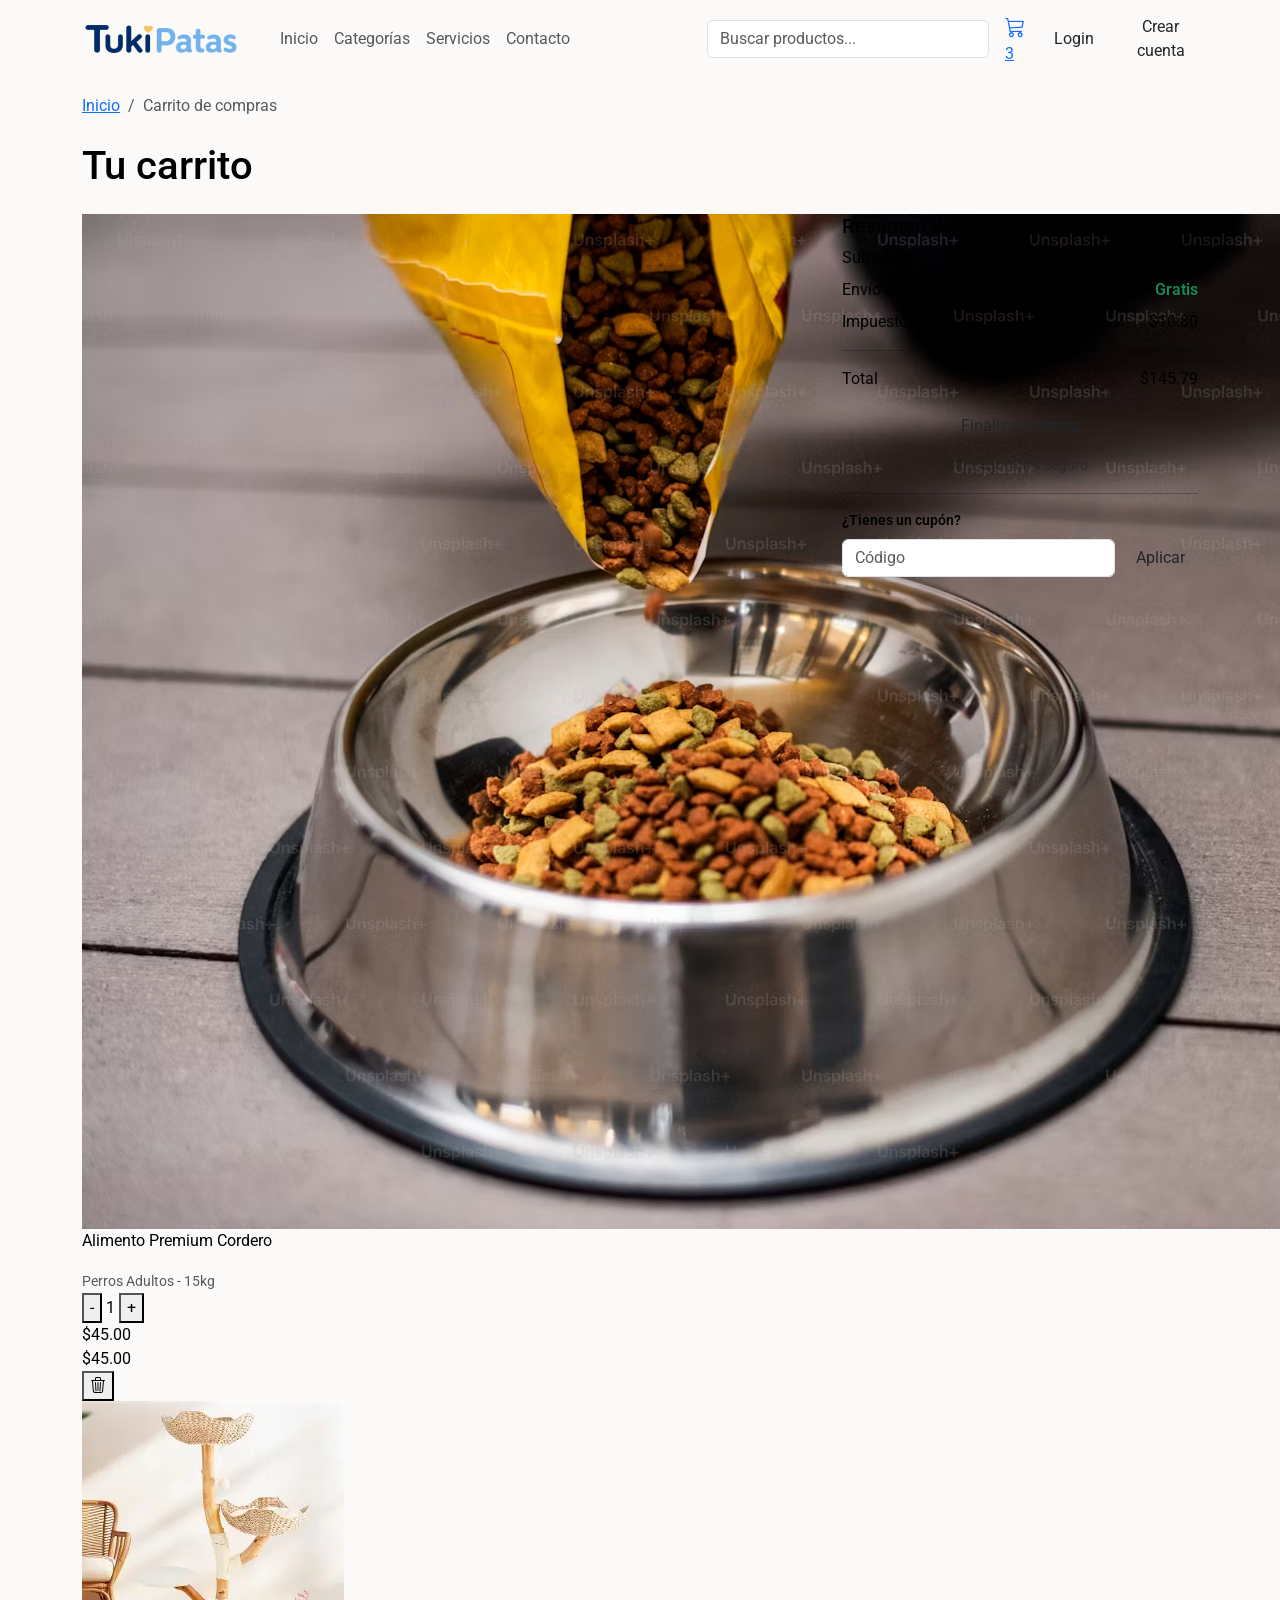
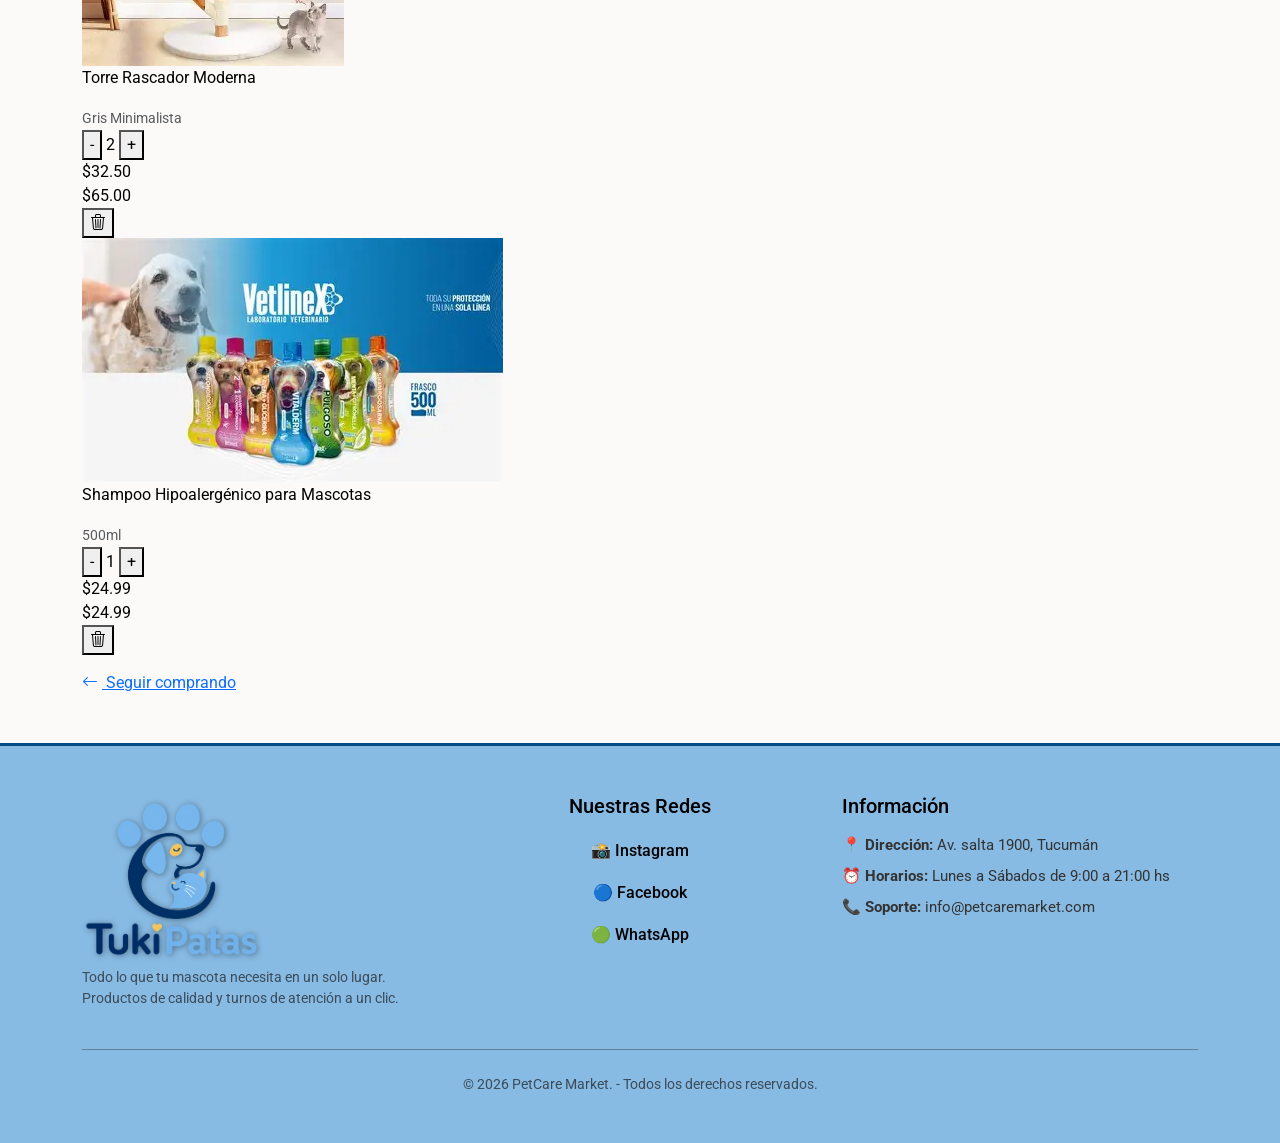
==== commit 98add887: "agrego footer en pag carrito" ====
--- a/pages/carrito.html
+++ b/pages/carrito.html
@@ -13,6 +13,7 @@
       href="https://cdn.jsdelivr.net/npm/bootstrap-icons@1.11.3/font/bootstrap-icons.min.css"
     />
     <link rel="stylesheet" href="../css/product-cart.css" />
+    <link rel="stylesheet" href="../css/style.css"/>
   </head>
   <body>
     <!-- navbar -->
@@ -201,44 +202,71 @@
       </div>
     </section>
     <!-- footer -->
-    <footer class="footer-custom">
-      <div class="container py-5">
-        <div class="row g-4">
-          <div class="col-12 col-md-4">
+    <footer class="custom-footer py-5 mt-5">
+    <div class="container">
+      <div class="row text-center text-md-start gy-4">
+        <div
+          class="col-12 col-md-6 col-lg-4 d-flex flex-column justify-content-center align-items-center align-items-md-start"
+        >
+          <div class="footer-logo mb-2">
             <img
               src="../img/imagotipo.png"
-              alt="TukiPatas"
-              height="80"
-              class="mb-3"
+              alt="Imagen logo TukiPatas"
+              class="logo-footer"
             />
-            <p class="text-muted small">
-              © 2024 TukiPatas. Cuidado profesional para tus mascotas.
-            </p>
-          </div>
-          <div class="col-12 col-sm-6 col-md-4">
-            <h6 class="footer-title">Enlaces útiles</h6>
-            <ul class="list-unstyled">
-              <li><a href="#" class="footer-link">Privacidad</a></li>
-              <li><a href="#" class="footer-link">Términos de servicio</a></li>
-              <li><a href="#" class="footer-link">Soporte</a></li>
-              <li><a href="#" class="footer-link">Preguntas Frecuentes</a></li>
-            </ul>
-          </div>
-          <div class="col-12 col-sm-6 col-md-4">
-            <h6 class="footer-title">Síguenos</h6>
-            <div class="d-flex gap-3 mt-2">
-              <a href="#" class="social-icon"
-                ><i class="bi bi-instagram"></i
-              ></a>
-              <a href="#" class="social-icon"><i class="bi bi-facebook"></i></a>
-              <a href="#" class="social-icon"
-                ><i class="bi bi-twitter-x"></i
-              ></a>
-            </div>
-          </div>
-        </div>
-      </div>
-    </footer>
+          </div>
+          <p class="text-muted small text-center text-md-start">
+            Todo lo que tu mascota necesita en un solo lugar. Productos de
+            calidad y turnos de atención a un clic.
+          </p>
+        </div>
+        <div
+          class="col-12 col-md-6 col-lg-4 d-flex flex-column align-items-center"
+        >
+          <h5 class="font-weight-bold mb-3 text-custom">Nuestras Redes</h5>
+          <div class="d-flex flex-column gap-2 text-center">
+            <a href="404.html" class="footer-link text-decoration-none"
+              >📸 Instagram</a
+            >
+            <a href="404.html" class="footer-link text-decoration-none"
+              >🔵 Facebook</a
+            >
+            <a href="404.html" class="footer-link text-decoration-none"
+              >🟢 WhatsApp</a
+            >
+          </div>
+        </div>
+
+        <div
+          class="col-12 col-md-12 col-lg-4 d-flex flex-column align-items-center align-items-lg-start"
+        >
+          <h5 class="font-weight-bold mb-3 text-custom">Información</h5>
+          <ul class="list-unstyled text-center text-lg-start text-muted small">
+            <li class="mb-2">
+              📍 <strong>Dirección:</strong> Av. salta 1900, Tucumán
+            </li>
+            <li class="mb-2">
+              ⏰ <strong>Horarios:</strong> Lunes a Sábados de 9:00 a 21:00 hs
+            </li>
+            <li class="mb-2">
+              📞 <strong>Soporte:</strong> info@petcaremarket.com
+            </li>
+          </ul>
+        </div>
+      </div>
+      <hr
+        class="my-4"
+        style="background-color: var(--color-titulo2); opacity: 0.3"
+      />
+      <div class="row">
+        <div class="col-12 text-center text-muted small">
+          <p class="mb-0">
+            &copy; 2026 PetCare Market. - Todos los derechos reservados.
+          </p>
+        </div>
+      </div>
+    </div>
+  </footer>
 
     <!-- bootstrap para el navbar en mobile -->
     <script src="https://cdn.jsdelivr.net/npm/bootstrap@5.3.3/dist/js/bootstrap.bundle.min.js"></script>
--- a/css/style.css
+++ b/css/style.css
@@ -0,0 +1,511 @@
+@import url("https://fonts.googleapis.com/css2?family=Roboto:ital,wght@0,100..900;1,100..900&display=swap");
+
+:root {
+  --color-secundario: #88bbe4;
+  --color-principal: #b9e6f5;
+  --color-fondo: #fcfaf9;
+  --Textos: #000000;
+}
+
+.imgLogo{
+    width: 130px;
+    height: auto;
+    padding-bottom: 5px;
+}
+
+.imgLogo2{
+    width: 40px;
+    height: auto;
+    padding-bottom: 5px;
+}
+
+.buscador{
+    width: 25%;
+    min-width: 250px;
+}
+
+.buscardor input{
+    border-radius: 60px;
+    padding: 12px 20px;
+}
+.imgG{
+   width: 100%;
+    height: 70vh;
+    object-fit: cover;} 
+@import url("https://cdn.jsdelivr.net/npm/bootstrap-icons@1.13.1/font/bootstrap-icons.min.css");
+@import url("https://fonts.googleapis.com/css2?family=Roboto:ital,wght@0,100..900;1,100..900&display=swap");
+
+:root {
+  --color-nav: #88bbe4;
+  --color-titulo2: #b5c9cf;
+  --color-titulo: #004b87;
+  --color-bg: #fcfaf9;
+  --Textos: #000000;
+  --color-extra: #103ec7;
+}
+
+/* estilos generales */
+body {
+  background-color: var(--color-bg);
+  font-family: Roboto, sans-serif;
+}
+
+.carousel-caption {
+  position: absolute;
+  bottom: auto; /* Posiciona en la parte inferior */
+  left: 0;
+  right: auto;
+  top: 50%;
+  width: 50%;
+  padding: 40px 20px;
+  text-align: left; /* Alineacion a la izquierda */
+}
+
+.btn-Carousel {
+  background-color: var(--color-titulo2);
+  color: var(--color-titulo);
+  cursor: pointer;
+  text-decoration: none;
+  display: inline-block;
+}
+
+.titulo-seccion {
+  font-family: Roboto, sans-serif;
+  color: var(--color-titulo);
+}
+
+.prices {
+  color: var(--color-titulo);
+}
+
+.card-img {
+  height: 250px;
+  object-fit: cover;
+}
+
+.publi-fondo {
+  background-color: var(--color-titulo2);
+}
+
+.btn-publi {
+  background-color: var(--color-titulo2);
+  border: 1px solid var(--color-titulo);
+}
+
+.contenedor-servicios {
+  background-color: #e8f4f8;
+}
+
+.linea-decorativa {
+  height: 3px;
+  background: linear-gradient(
+    to right,
+    transparent,
+    var(--color-titulo2) 20%,
+    var(--color-titulo2) 80%,
+    transparent
+  );
+  margin-top: 1rem;
+  margin-bottom: 2rem;
+  border: none;
+}
+
+.nuestra-pasion {
+  background-color: #c8e6f5;
+  color: #4a8ba8;
+  padding: 15px 30px;
+  font-size: 18px;
+  display: inline-block;
+  font-weight: 500;
+}
+
+.img-nosotros {
+  width: 100%;
+  max-width: 500px;
+  height: auto;
+  object-fit: contain;
+  border-radius: 15px;
+}
+
+/* ESTILOS GENERALES DEL FOOTER */
+.custom-footer {
+  background-color: var(--color-nav);
+  border-top: 3px solid var(--color-titulo);
+  color: var(--Textos);
+}
+
+/* Logo del footer */
+.logo-footer {
+  max-width: 180px;
+  height: auto;
+  display: block;
+  filter: drop-shadow(1px 1px 3px rgba(0, 0, 0, 0.4));
+}
+
+/* Estilos para los enlaces de redes sociales */
+.footer-link {
+  color: var(--Textos);
+  font-weight: 500;
+  padding: 5px 10px;
+  border-radius: 5px;
+  transition: all 0.3s ease;
+}
+
+/* Efecto al pasar el mouse por las redes */
+.footer-link:hover {
+  background-color: var(--color-bg);
+  color: var(--color-titulo) !important;
+  transform: translateX(3px);
+}
+
+/* Ajustes para la lista de informacion */
+.custom-footer ul li {
+  font-size: 0.95rem;
+  color: #333333;
+}
+
+/* En tablet */
+@media (max-width: 768px) {
+  .img-nosotros {
+    max-width: 400px;
+    height: auto;
+  }
+}
+
+/* En movil */
+@media (max-width: 480px) {
+  .img-nosotros {
+    max-width: 250px;
+    height: auto;
+  }
+}
+
+/* Paginas de categoria realizadas por Rosario */
+.pagina-categoria {
+  color: #003060;
+}
+
+.pagina-categoria h1,
+.pagina-categoria h2,
+.pagina-categoria h3 {
+  font-family: "Roboto", Arial, sans-serif;
+}
+
+/* Banner de la categoria alimentos */
+.categoria-hero {
+  position: relative;
+  background-color: #fcfaf9;
+  height: 450px;
+  overflow: hidden;
+}
+
+.categoria-hero-video {
+  position: absolute;
+  top: 20%;
+  left: 0;
+  width: 100%;
+  height: auto;
+  display: block;
+  transform: translateY(-50%);
+}
+
+.categoria-hero-capa {
+  position: absolute;
+  top: 0;
+  left: 0;
+  width: 100%;
+  height: 100%;
+  background-color: rgba(0, 0, 0, 0.28);
+}
+
+.categoria-hero-contenido {
+  position: absolute;
+  top: 16%;
+  left: 0;
+  right: 0;
+  color: #ffffff;
+}
+
+.categoria-hero h1 {
+  max-width: 680px;
+  color: #ffffff;
+  font-size: 4rem;
+  font-weight: 700;
+  margin-bottom: 1.5rem;
+}
+
+.categoria-hero p {
+  max-width: 720px;
+  font-size: 1.2rem;
+  margin-bottom: 1.5rem;
+}
+
+.categoria-miga a,
+.categoria-miga span,
+.categoria-miga strong {
+  color: #b9e6f5;
+  text-decoration: none;
+  font-size: 1.05rem;
+}
+
+.categoria-etiquetas span {
+  display: inline-block;
+  margin-right: 1rem;
+  margin-bottom: 0.5rem;
+  padding: 0.4rem 1rem;
+  border-radius: 30px;
+  font-size: 1rem;
+  font-weight: 700;
+}
+
+.chip-natural {
+  background-color: #f7c96d;
+  color: #003060;
+}
+
+.chip-envio {
+  background-color: #b9e6f5;
+  color: #003060;
+}
+
+/* Filtros de la categoria alimentos */
+.borde-categoria {
+  border-color: #c1c7cf;
+}
+
+.filtro-mascota {
+  background-color: #e5f3f8;
+}
+
+.pagina-categoria .list-unstyled li {
+  color: #41474e;
+  transition: color 300ms linear;
+}
+
+.pagina-categoria .list-unstyled li:hover {
+  color: #2c6388;
+  cursor: pointer;
+}
+
+.filtro-activo {
+  color: #2c6388;
+}
+
+/* Botones de filtros */
+.boton-mascota {
+  border: 1px solid #88bbe4;
+  border-radius: 30px;
+  background-color: #ffffff;
+  color: #003060;
+  padding: 0.4rem 1.2rem;
+  margin-right: 0.5rem;
+  margin-bottom: 0.5rem;
+  font-weight: 600;
+  transition: background-color 300ms linear;
+}
+
+.boton-mascota:hover,
+.boton-mascota-activo {
+  background-color: #b9e6f5;
+  color: #003060;
+  cursor: pointer;
+}
+
+/* Tarjetas de productos */
+.pagina-categoria .card {
+  border-color: #c1c7cf;
+  border-radius: 1rem;
+}
+
+.producto-imagen {
+  position: relative;
+  overflow: hidden;
+}
+
+.producto-imagen img {
+  width: 100%;
+  height: auto;
+  display: block;
+  transition: transform 300ms linear;
+}
+
+.producto-imagen img:hover {
+  transform: scale(1.05);
+}
+
+.pagina-categoria .card-img-top {
+  width: 100%;
+  height: auto;
+}
+
+.producto-etiqueta {
+  position: absolute;
+  top: 12px;
+  left: 12px;
+  padding: 0.25rem 0.75rem;
+  border-radius: 20px;
+  font-size: 0.75rem;
+  font-weight: 700;
+  text-transform: uppercase;
+}
+
+.etiqueta-top {
+  background-color: #f7c96d;
+  color: #003060;
+}
+
+.etiqueta-natural {
+  background-color: #b9e6f5;
+  color: #003060;
+}
+
+.etiqueta-nuevo {
+  background-color: #2c6388;
+  color: #ffffff;
+}
+
+/* Botones de las tarjetas */
+.pagina-categoria .card .btn-primary {
+  border-radius: 12px;
+  background-color: #88bbe4;
+  border-color: #88bbe4;
+  color: #003060;
+  font-weight: 700;
+  transition: background-color 300ms linear;
+}
+
+.pagina-categoria .card .btn-primary:hover {
+  background-color: #2c6388;
+  border-color: #2c6388;
+  color: #ffffff;
+}
+
+/* Selector de orden */
+.pagina-categoria select {
+  border: 1px solid #c1c7cf;
+  border-radius: 8px;
+  padding: 0.3rem 0.5rem;
+  color: #003060;
+}
+
+.pagina-categoria select:focus {
+  border-color: #88bbe4;
+}
+
+/* Paginacion */
+.pagina-categoria .page-link {
+  color: #003060;
+  border-radius: 10px;
+  margin: 0 0.2rem;
+  transition: background-color 300ms linear;
+}
+
+.pagina-categoria .page-link:hover {
+  background-color: #b9e6f5;
+  color: #003060;
+}
+
+.pagina-categoria .page-item.active .page-link {
+  background-color: #2c6388;
+  border-color: #2c6388;
+  color: #ffffff;
+}
+
+/* Banner de la categoria higiene */
+.higiene-hero {
+  position: relative;
+  background-color: #003060;
+  overflow: hidden;
+}
+
+.higiene-hero-img {
+  width: 100%;
+  height: 400px;
+  display: block;
+}
+
+.higiene-banner-animado {
+  animation-name: zoomSuave;
+  animation-duration: 8s;
+  animation-timing-function: ease-in-out;
+  animation-iteration-count: infinite;
+  animation-direction: alternate;
+}
+
+.higiene-hero-capa {
+  position: absolute;
+  top: 0;
+  left: 0;
+  width: 100%;
+  height: 100%;
+  background-color: rgba(0, 48, 96, 0.25);
+}
+
+.higiene-hero-contenido {
+  position: absolute;
+  top: 28%;
+  left: 1rem;
+  right: 0;
+  color: #ffffff;
+  animation-name: apareceBanner;
+  animation-duration: 1s;
+  animation-timing-function: linear;
+}
+
+.higiene-hero h1 {
+  color: #ffffff;
+  font-size: 4rem;
+  font-weight: 700;
+}
+
+.higiene-hero p {
+  max-width: 650px;
+  font-size: 1.1rem;
+}
+
+/* Presentacion de la categoria higiene */
+.higiene-presentacion h2 {
+  font-size: 2.4rem;
+  font-weight: 700;
+}
+
+/* Animacion de entrada del texto */
+@keyframes apareceBanner {
+  from {
+    opacity: 0;
+    transform: translateX(-40px);
+  }
+
+  to {
+    opacity: 1;
+    transform: translateX(0);
+  }
+}
+
+/* Animacion suave de la imagen del banner */
+@keyframes zoomSuave {
+  from {
+    transform: scale(1);
+  }
+
+  to {
+    transform: scale(1.05);
+  }
+}
+
+/* Responsive */
+@media (max-width: 768px) {
+  .categoria-hero h1,
+  .higiene-hero h1 {
+    font-size: 2rem;
+  }
+
+  .categoria-hero p,
+  .higiene-hero p {
+    font-size: 0.95rem;
+  }
+
+  .categoria-etiquetas span {
+    margin-bottom: 0.5rem;
+  }
+}
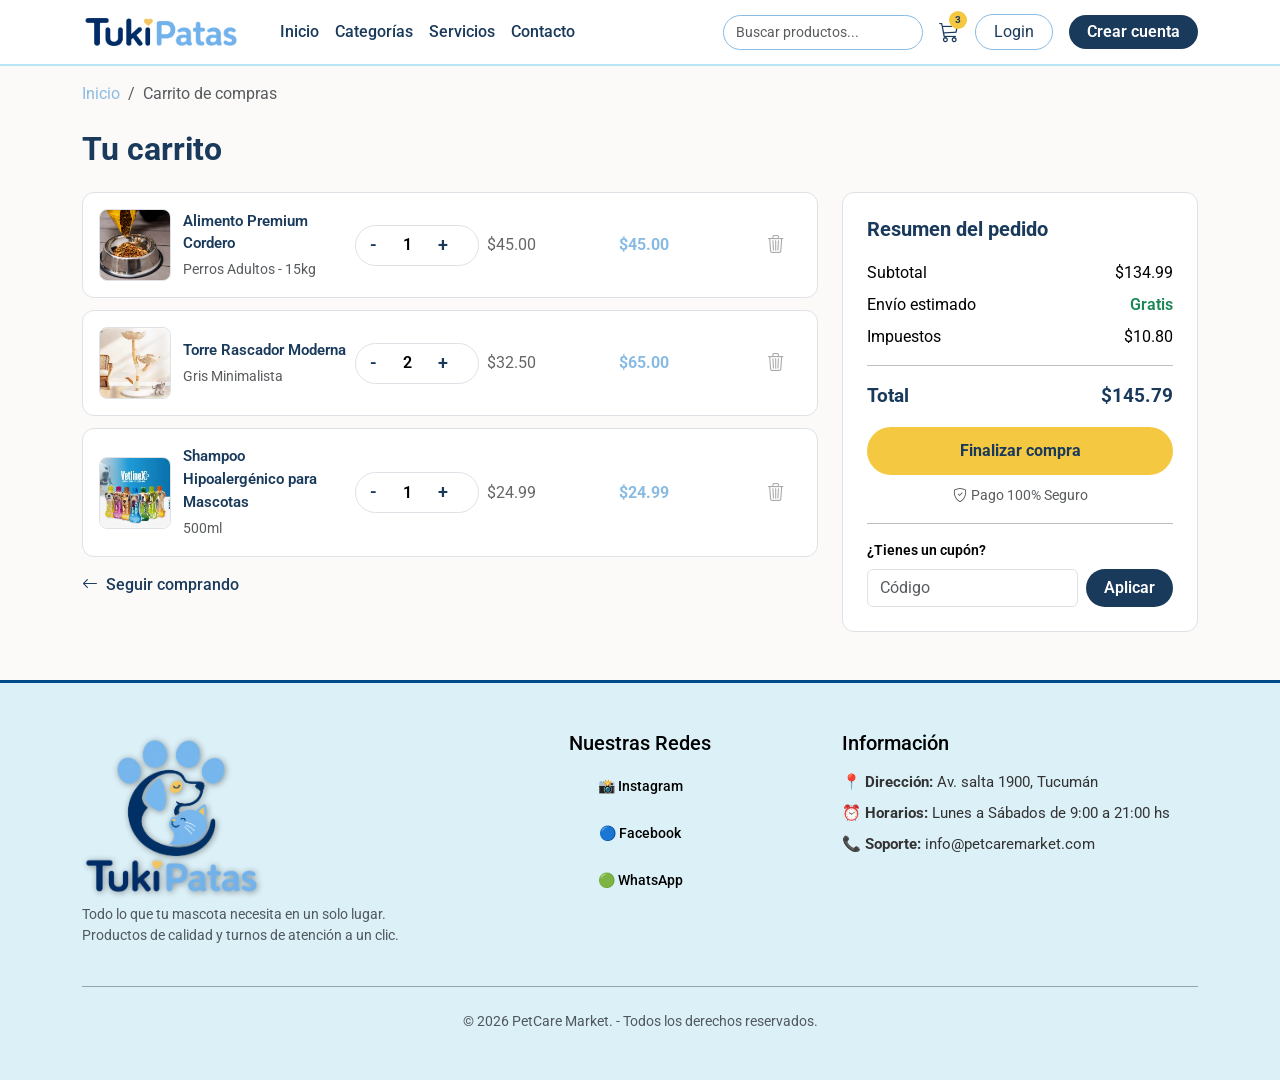
==== commit ac3d6bcd: "fixie el link del boton finalizar compra del carrito para que apunte a la pagina 404 correcta. agreg" ====
--- a/pages/carrito.html
+++ b/pages/carrito.html
@@ -182,7 +182,7 @@
               <span>$145.79</span>
             </div>
             <!-- finalizar compra va a la pagina 404 -->
-            <a href="../404.html" class="btn btn-comprar w-100"
+            <a href="./error404.html" class="btn btn-comprar w-100"
               >Finalizar compra</a
             >
             <p class="text-center mt-2 mb-0">
@@ -225,13 +225,13 @@
         >
           <h5 class="font-weight-bold mb-3 text-custom">Nuestras Redes</h5>
           <div class="d-flex flex-column gap-2 text-center">
-            <a href="404.html" class="footer-link text-decoration-none"
+            <a href="error404.html" class="footer-link text-decoration-none"
               >📸 Instagram</a
             >
-            <a href="404.html" class="footer-link text-decoration-none"
+            <a href="error404.html" class="footer-link text-decoration-none"
               >🔵 Facebook</a
             >
-            <a href="404.html" class="footer-link text-decoration-none"
+            <a href="error404.html" class="footer-link text-decoration-none"
               >🟢 WhatsApp</a
             >
           </div>
--- a/css/product-cart.css
+++ b/css/product-cart.css
@@ -30,6 +30,7 @@
 h5,
 h6 {
   font-family: "Roboto", sans-serif;
+}
 h1, h2, h3, h4, h5, h6 {
   font-family: 'Roboto', sans-serif;
 }
